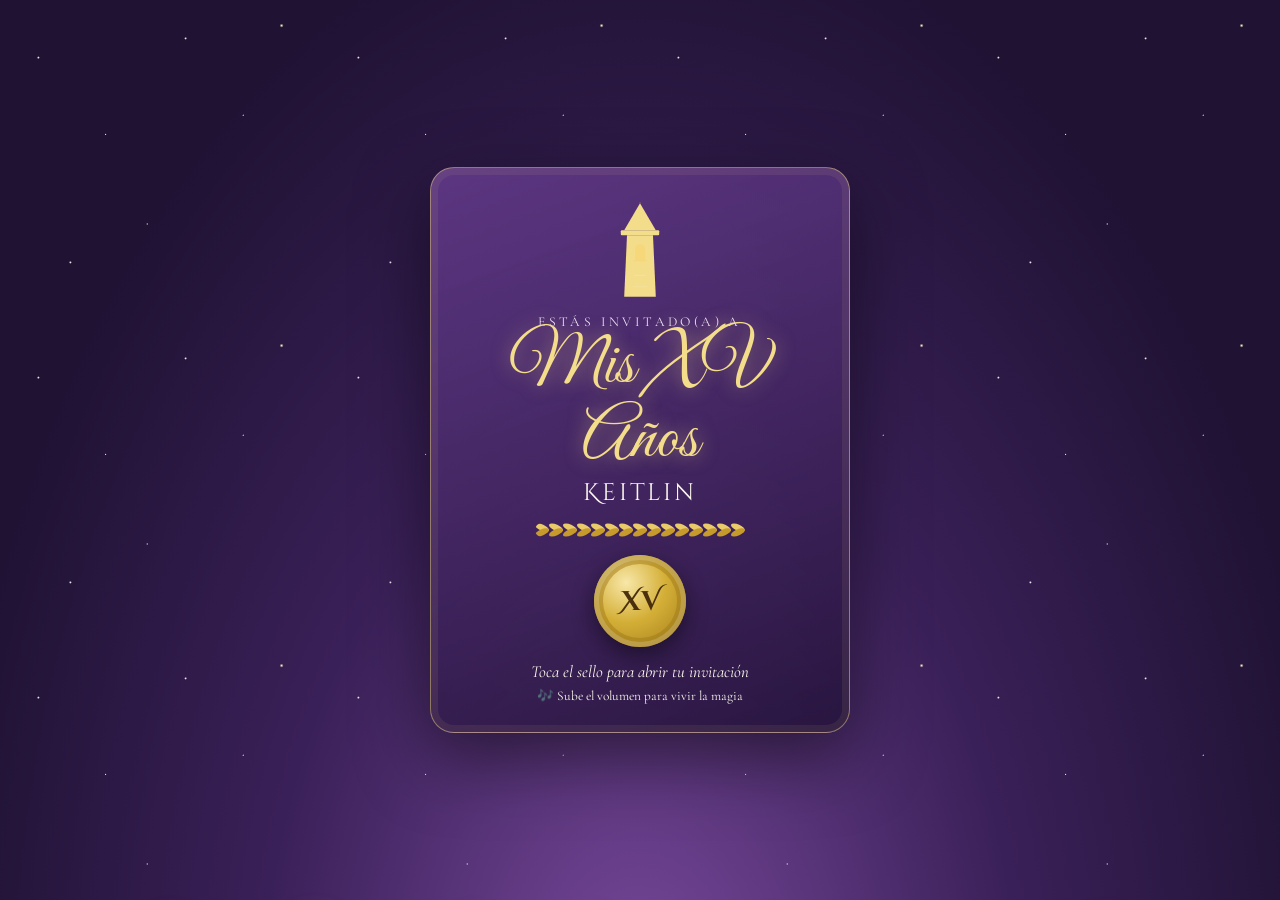
==== index.html @ ce7aa070 "libro corregido" ====
<!DOCTYPE html>
<html lang="es">
<head>
  <meta charset="UTF-8">
  <meta name="viewport" content="width=device-width, initial-scale=1.0">
   <title>Mis XV Años · Keitlin</title>
  <meta name="description" content="Te invito a celebrar conmigo una noche mágica: mis XV años.">

  <!-- Vista previa al compartir por WhatsApp / Facebook -->
  <meta property="og:title" content="Mis XV Años · Keitlin Agudelo García">
  <meta property="og:description" content="Te invito a celebrar conmigo una noche mágica ✨ 19 de diciembre">
  <meta property="og:image" content="https://invitacion-xv-six-eta.vercel.app/assets/img/portada-og.jpg">
  <meta property="og:type" content="website">
  <meta name="theme-color" content="#2a1740">

  <!-- Tipografías -->
  <link rel="preconnect" href="https://fonts.googleapis.com">
  <link rel="preconnect" href="https://fonts.gstatic.com" crossorigin>
  <link href="https://fonts.googleapis.com/css2?family=Cinzel+Decorative:wght@400;700&family=Cormorant+Garamond:ital,wght@0,400;0,600;1,400&family=Great+Vibes&display=swap" rel="stylesheet">

  <link rel="stylesheet" href="css/styles.css">
</head>
<body>

  <!-- ============ ÍCONOS SVG REUTILIZABLES ============ -->
  <svg width="0" height="0" style="position:absolute" aria-hidden="true">
    <defs>
      <pattern id="pTrenza" width="14" height="14" patternUnits="userSpaceOnUse">
        <ellipse cx="7" cy="4.6" rx="7.5" ry="3.1" transform="rotate(24 7 4.6)" fill="#eacb6a"/>
        <ellipse cx="7" cy="9.4" rx="7.5" ry="3.1" transform="rotate(-24 7 9.4)" fill="#c79a2c"/>
      </pattern>
    </defs>
    <!-- Trenza dorada (separador) -->
    <symbol id="trenza" viewBox="0 0 210 14">
      <rect width="210" height="14" rx="7" fill="url(#pTrenza)"/>
    </symbol>
    <!-- Flor -->
    <symbol id="flor" viewBox="0 0 20 20">
      <g fill="currentColor">
        <circle cx="10" cy="4.6" r="4"/><circle cx="15.2" cy="8.4" r="4"/>
        <circle cx="13.2" cy="14.5" r="4"/><circle cx="6.8" cy="14.5" r="4"/>
        <circle cx="4.8" cy="8.4" r="4"/>
      </g>
      <circle cx="10" cy="10" r="3" fill="#f3d36b"/>
    </symbol>
    <!-- Torre -->
    <symbol id="torre" viewBox="0 0 100 170">
      <path d="M50 2 78 50H22Z" fill="currentColor"/>
      <path d="M50 2v-1" stroke="currentColor"/>
      <rect x="16" y="50" width="68" height="9" rx="2" fill="currentColor"/>
      <path d="M27 59h46l5 109H22Z" fill="currentColor"/>
      <path d="M41 84a9 9 0 0 1 18 0v20H41Z" fill="#f6d77a"/>
      <path d="M38 104h24" stroke="#f6d77a" stroke-width="2"/>
      <path d="M40 130h20M37 150h26" stroke="rgba(255,255,255,.15)" stroke-width="2"/>
    </symbol>
    <!-- Esquina floral -->
    <symbol id="esquinaFlor" viewBox="0 0 80 80">
      <path d="M2 78C8 46 26 22 76 4" fill="none" stroke="#8fae7e" stroke-width="2"/>
      <path d="M20 46c-8-2-12 2-14 8 7 1 12-2 14-8ZM40 24c-2-8 2-13 9-14 0 7-3 12-9 14Z" fill="#8fae7e"/>
      <use href="#flor" x="4" y="54" width="16" height="16" color="#c9a6e8"/>
      <use href="#flor" x="26" y="28" width="13" height="13" color="#f2b8cf"/>
      <use href="#flor" x="54" y="2" width="15" height="15" color="#c9a6e8"/>
    </symbol>
    <!-- Farol -->
    <symbol id="farol" viewBox="0 0 30 40">
      <defs>
        <radialGradient id="gFarol" cx="50%" cy="70%" r="60%">
          <stop offset="0" stop-color="#fff3b0"/><stop offset=".4" stop-color="#ffc04d"/><stop offset="1" stop-color="#d9772a"/>
        </radialGradient>
      </defs>
      <path d="M6 4h18l4 26c0 4-6 6-13 6S2 34 2 30Z" fill="url(#gFarol)"/>
      <rect x="9" y="36" width="12" height="3" rx="1.5" fill="#8a4a16"/>
    </symbol>
    <symbol id="icoPlay" viewBox="0 0 24 24"><path d="M8 5v14l11-7z" fill="currentColor"/></symbol>
    <symbol id="icoPausa" viewBox="0 0 24 24"><path d="M7 5h4v14H7zM13 5h4v14h-4z" fill="currentColor"/></symbol>
  </svg>

  <!-- ============ CIELO NOCTURNO CON FAROLES ============ -->
  <div class="cielo" aria-hidden="true">
    <div class="estrellas"></div>
    <div id="faroles"></div>
  </div>

  <!-- ============ PANTALLA DE BIENVENIDA ============ -->
  <section id="bienvenida" class="bienvenida">
    <div class="sobre">
      <svg class="sobre-torre"><use href="#torre"/></svg>
      <p class="sobre-sub" id="saludoInvitado">Estás invitado(a) a</p>
      <h1 class="script">Mis XV Años</h1>
      <p class="sobre-nombre" data-config="nombre">Keitlin</p>
      <svg class="trenza"><use href="#trenza"/></svg>
      <button id="btnAbrir" class="sello" aria-label="Abrir invitación">
        <span>XV</span>
      </button>
      <p class="sobre-hint">Toca el sello para abrir tu invitación</p>
      <small class="sobre-nota">🎶 Sube el volumen para vivir la magia</small>
    </div>
  </section>

  <!-- ============ LIBRO ============ -->
  <main id="escenario" class="escenario oculto">
    <div class="libro" id="libro">

      <!-- 1. PORTADA -->
      <article class="hoja">
        <div class="cara frente portada">
          <div class="pagina">
            <svg class="portada-torre"><use href="#torre"/></svg>
            <p class="pre">Un sueño hecho realidad</p>
            <h2 class="nombre-grande" data-config="nombre">Keitlin</h2>
            <p class="apellidos" data-config="apellidos">Agudelo García</p>
            <p class="xv">Mis XV Años</p>
            <svg class="trenza"><use href="#trenza"/></svg>
            <p class="fecha-corta" data-config="fechaCorta">19 · 12 · 2026</p>
            <p class="hint">Desliza o toca la esquina para pasar la página ➜</p>
          </div>
        </div>
      </article>

      <!-- 2. DEDICATORIA -->
      <article class="hoja">
        <div class="cara frente">
          <div class="pagina">
            <p class="pre">Con la bendición de Dios</p>
            <h3 class="titulo-pag">y el amor de mis padres</h3>
            <p class="nombres" data-config="padre">Jhonatan Agudelo</p>
            <p class="y">&amp;</p>
            <p class="nombres" data-config="madre">Katherine García</p>
            <svg class="trenza"><use href="#trenza"/></svg>
            <blockquote class="frase" data-config="frase">
              “Como faroles que iluminan el cielo, cada persona que amo ha llenado mi vida de luz. Hoy quiero que brilles conmigo.”
            </blockquote>
          </div>
        </div>
      </article>

      <!-- 3. CUENTA REGRESIVA -->
      <article class="hoja">
        <div class="cara frente">
          <div class="pagina">
            <svg class="icono-farol"><use href="#farol"/></svg>
            <h3 class="titulo-pag">Falta muy poco</h3>
            <p class="texto fecha-larga" data-config="fechaTexto">Sábado 19 de diciembre de 2026</p>
            <p class="hora">🕗 <span data-config="hora">8:00 p. m.</span></p>
            <div class="cuenta" id="cuenta">
              <div><span id="cDias">00</span><small>Días</small></div>
              <div><span id="cHoras">00</span><small>Horas</small></div>
              <div><span id="cMin">00</span><small>Min</small></div>
              <div><span id="cSeg">00</span><small>Seg</small></div>
            </div>
            <p id="cuentaMensaje" class="cuenta-msg">para la noche más mágica de mi vida</p>
          </div>
        </div>
      </article>

      <!-- UBICACIÓN -->
      <article class="hoja">
        <div class="cara frente">
          <div class="pagina">
            <h3 class="titulo-pag">📍 ¿Dónde será?</h3>
            <p class="lugar" data-config="lugar.nombre"></p>
            <p class="direccion" data-config="lugar.direccion">Calle 37 # 9D-03</p>
            <p class="texto" data-config="lugar.ciudad"></p>
            <p class="hora">🕗 <span data-config="hora">8:00 p. m.</span></p>
            <svg class="trenza"><use href="#trenza"/></svg>
            <div class="botones">
              <a class="btn btn-oro" id="btnMaps" target="_blank" rel="noopener">📍 Ver en Google Maps</a>
            </div>
          </div>
        </div>
      </article>

      <!-- 8. VESTIMENTA Y REGALOS -->
      <article class="hoja">
        <div class="cara frente">
          <div class="pagina">
            <p class="icono-grande">👗🤵</p>
            <h3 class="titulo-pag">Código de vestimenta</h3>
            <p class="lugar" data-config="vestimenta">Formal</p>
            <p class="texto" data-config="notaVestimenta">El color lila está reservado para la quinceañera.</p>
            <svg class="trenza"><use href="#trenza"/></svg>
            <p class="icono-grande">💌</p>
            <h3 class="titulo-pag">Sugerencia de regalo</h3>
            <p class="texto" data-config="regalo">Tu presencia es mi mejor regalo; si deseas obsequiarme algo, habrá lluvia de sobres.</p>
          </div>
        </div>
      </article>

      <!-- 9. PASE -->
      <article class="hoja">
        <div class="cara frente">
          <div class="pagina">
            <h3 class="titulo-pag">Tu pase</h3>
            <div class="pase">
              <p class="pase-top">Pase de entrada</p>
              <p class="pase-nombre" id="paseNombre">Invitado especial</p>
              <div class="pase-num"><span id="paseCantidad">1</span><small id="paseTexto">pase</small></div>
              <p class="pase-nota">Hemos reservado estos lugares en tu honor. Presenta este pase en la entrada.</p>
              <p class="pase-nota" data-config="notaPase"></p>
            </div>
          </div>
        </div>
      </article>

      <!-- 10. CONFIRMACIÓN -->
      <article class="hoja">
        <div class="cara frente">
          <div class="pagina">
            <svg class="icono-farol"><use href="#farol"/></svg>
            <h3 class="titulo-pag">Confirma tu asistencia</h3>
            <p class="texto">Tu presencia hará esta noche aún más especial. Por favor confirma antes del</p>
            <p class="lugar" data-config="fechaLimite">12 de diciembre de 2026</p>
            <div class="botones columna">
              <a class="btn btn-verde" id="btnWhatsapp" target="_blank" rel="noopener">💬 Confirmar por WhatsApp</a>
            </div>
          </div>
        </div>
      </article>

      <!-- 11. CONTRAPORTADA -->
      <article class="hoja">
        <div class="cara frente portada">
          <div class="pagina">
            <svg class="portada-torre"><use href="#torre"/></svg>
            <h3 class="nombre-grande">¡Gracias!</h3>
            <p class="texto">Te espero para iluminar juntos esta noche mágica.</p>
            <svg class="trenza"><use href="#trenza"/></svg>
            <p class="nombres" data-config="nombreCompleto">Keitlin Agudelo García</p>
          </div>
        </div>
      </article>

      <!-- REPRODUCTOR EN LA ESQUINA DEL LIBRO -->
      <button class="rep-esquina" id="btnMusica" aria-label="Reproducir música">
        <svg class="rep-esquina-anillo" viewBox="0 0 60 60" aria-hidden="true">
          <circle class="anillo-fondo" cx="30" cy="30" r="27"/>
          <circle class="anillo-progreso" id="anilloProgreso" cx="30" cy="30" r="27"/>
        </svg>
        <span class="rep-esquina-vinilo" aria-hidden="true"></span>
        <svg class="ico-play" aria-hidden="true"><use href="#icoPlay"/></svg>
        <svg class="ico-pausa" aria-hidden="true"><use href="#icoPausa"/></svg>
      </button>

    </div>

    <nav class="controles" aria-label="Navegación del libro">
      <button id="btnAnterior" class="btn-nav" aria-label="Página anterior">‹</button>
      <span id="indicador">1 / 15</span>
      <button id="btnSiguiente" class="btn-nav" aria-label="Página siguiente">›</button>
    </nav>
  </main>

  <!-- La canción se define en CONFIG.musica (js/main.js) -->
  <audio id="audio" loop preload="auto"></audio>

  <!-- ============ VISOR DE FOTOS ============ -->
  <div class="lightbox" id="lightbox" hidden>
    <button class="lb-btn lb-cerrar" id="lbCerrar" aria-label="Cerrar">×</button>
    <button class="lb-btn lb-prev" id="lbPrev" aria-label="Anterior">‹</button>
    <img id="lbImg" alt="">
    <button class="lb-btn lb-next" id="lbNext" aria-label="Siguiente">›</button>
  </div>

  <script src="js/main.js"></script>
</body>
</html>
---- css/styles.css ----
/* =========================================================
   INVITACIÓN XV AÑOS · TEMÁTICA RAPUNZEL (cuento de hadas)
   ========================================================= */

:root {
  /* Paleta: cámbiala aquí y se actualiza todo */
  --noche: #1f1233;
  --morado: #4b2a6b;
  --morado-2: #6b3f94;
  --lila: #b79fd8;
  --lila-claro: #ece3f8;
  --oro: #d4af37;
  --oro-claro: #f3dc8a;
  --oro-osc: #a07a18;
  --papel: #fdf8ee;
  --tinta: #3d2a4f;

  --f-script: 'Great Vibes', cursive;
  --f-titulo: 'Cinzel Decorative', serif;
  --f-texto: 'Cormorant Garamond', Georgia, serif;

  /* Tamaño del libro (ancho de UNA página) */
  --w: min(88vw, 400px, 48vh);
  --h: calc(var(--w) * 1.55);
  --giro: .9s cubic-bezier(.645, .045, .355, 1);
}

* { box-sizing: border-box; margin: 0; padding: 0; }
html, body { min-height: 100%; }
body {
  font-family: var(--f-texto);
  color: var(--tinta);
  background: radial-gradient(ellipse at 50% 115%, #7a4a9e 0%, #3a2058 42%, var(--noche) 78%) fixed;
  min-height: 100vh;
  overflow-x: hidden;
  -webkit-font-smoothing: antialiased;
}
.oculto { display: none !important; }
.script { font-family: var(--f-script); font-weight: 400; }

/* ---------- Cielo, estrellas y faroles ---------- */
.cielo { position: fixed; inset: 0; pointer-events: none; z-index: 0; overflow: hidden; }
.estrellas {
  position: absolute; inset: 0;
  background-image:
    radial-gradient(1.5px 1.5px at 12% 18%, #fff, transparent),
    radial-gradient(1px 1px at 33% 42%, #fffbe0, transparent),
    radial-gradient(1.5px 1.5px at 58% 12%, #fff, transparent),
    radial-gradient(1px 1px at 76% 36%, #fff, transparent),
    radial-gradient(2px 2px at 88% 8%, #fff6c8, transparent),
    radial-gradient(1px 1px at 46% 70%, #fff, transparent),
    radial-gradient(1.5px 1.5px at 22% 82%, #fff, transparent);
  background-size: 320px 320px;
  animation: titilar 4s ease-in-out infinite alternate;
}
@keyframes titilar { from { opacity: .45; } to { opacity: 1; } }

.farol {
  position: absolute; bottom: -70px;
  border-radius: 42% 42% 34% 34% / 50% 50% 42% 42%;
  background: radial-gradient(circle at 50% 70%, #fff3b0 0%, #ffc04d 35%, #e8892a 75%, #b85d1c 100%);
  box-shadow: 0 0 12px 4px rgba(255, 190, 80, .55), 0 0 40px 12px rgba(255, 160, 60, .22);
  animation: subir linear infinite;
}
.farol::after {
  content: ""; position: absolute; bottom: -3px; left: 30%;
  width: 40%; height: 3px; border-radius: 2px; background: #7a3e10;
}
@keyframes subir {
  0%   { transform: translate(0, 0) rotate(-3deg); }
  50%  { transform: translate(16px, -60vh) rotate(3deg); }
  100% { transform: translate(-12px, -125vh) rotate(-2deg); }
}

/* ---------- Pantalla de bienvenida ---------- */
.bienvenida {
  position: fixed; inset: 0; z-index: 50;
  display: grid; place-items: center; padding: 20px;
  transition: opacity .9s ease, visibility .9s;
}
.bienvenida.salir { opacity: 0; visibility: hidden; }
.sobre {
  width: min(92vw, 420px);
  padding: 34px 26px 28px;
  text-align: center; color: var(--papel);
  background: linear-gradient(160deg, rgba(107, 63, 148, .78), rgba(36, 19, 58, .9));
  border: 1px solid rgba(243, 220, 138, .5);
  border-radius: 24px;
  box-shadow: 0 24px 70px rgba(0, 0, 0, .5), inset 0 0 0 7px rgba(243, 220, 138, .07);
  backdrop-filter: blur(6px);
  animation: aparecer 1.2s ease both;
}
.sobre-torre { width: 58px; height: 96px; color: var(--oro-claro); filter: drop-shadow(0 0 10px rgba(243, 220, 138, .5)); }
.sobre-sub { margin-top: 10px; letter-spacing: .25em; text-transform: uppercase; font-size: .85rem; color: var(--lila-claro); }
.sobre h1 {
  font-size: clamp(3rem, 14vw, 4.4rem); line-height: 1.05;
  color: var(--oro-claro); text-shadow: 0 0 18px rgba(243, 220, 138, .5);
}
.sobre-nombre { font-family: var(--f-titulo); font-size: 1.5rem; letter-spacing: .12em; }
.sobre .trenza { margin: 14px auto 18px; }
.sello {
  width: 92px; height: 92px; border-radius: 50%; border: none; cursor: pointer;
  display: grid; place-items: center; margin: 0 auto;
  background: radial-gradient(circle at 35% 30%, #f8e7a8, var(--oro) 45%, var(--oro-osc));
  box-shadow: 0 8px 22px rgba(0, 0, 0, .45), inset 0 0 0 5px rgba(255, 255, 255, .18), inset 0 0 0 9px rgba(160, 122, 24, .5);
  animation: latido 2.2s ease-in-out infinite;
  transition: transform .3s;
}
.sello span { font-family: var(--f-titulo); font-weight: 700; font-size: 1.7rem; color: #4a300c; }
.sello:hover { transform: scale(1.08) rotate(-6deg); }
.sobre-hint { margin-top: 14px; font-size: 1.05rem; font-style: italic; }
.sobre-nota { display: block; margin-top: 6px; opacity: .75; }

@keyframes latido { 0%, 100% { transform: scale(1); } 50% { transform: scale(1.07); } }
@keyframes aparecer { from { opacity: 0; transform: translateY(24px); } to { opacity: 1; transform: none; } }

/* ---------- Escenario y libro ---------- */
.escenario {
  position: relative; z-index: 1;
  min-height: 100vh; min-height: 100dvh;
  display: flex; flex-direction: column; align-items: center; justify-content: center;
  gap: 18px; padding: 20px 12px 90px;
  animation: aparecer 1s ease both;
}
.libro {
  position: relative; width: var(--w); height: var(--h);
  perspective: 2200px;
  transition: transform var(--giro);
}
.hoja {
  position: absolute; inset: 0;
  transform-origin: left center;
  transform-style: preserve-3d;
  transition: transform var(--giro), opacity .3s;
}
.hoja.volteada { transform: rotateY(-180deg); }
.hoja.girando { z-index: 999 !important; }

.cara {
  position: absolute; inset: 0;
  -webkit-backface-visibility: hidden; backface-visibility: hidden;
  border-radius: 4px 14px 14px 4px; overflow: hidden;
}
.frente {
  display: flex; flex-direction: column;
  padding: 30px 24px 44px;
  text-align: center;
  background:
    radial-gradient(circle at 50% 30%, rgba(255, 255, 255, .9), transparent 70%),
    radial-gradient(circle at 80% 90%, rgba(183, 159, 216, .18), transparent 50%),
    var(--papel);
  box-shadow: 0 20px 45px rgba(0, 0, 0, .45);
}
/* Marco dorado */
.frente::before {
  content: ""; position: absolute; inset: 11px; pointer-events: none;
  border: 1px solid rgba(212, 175, 55, .6); border-radius: 3px 10px 10px 3px;
  box-shadow: inset 0 0 0 3px rgba(212, 175, 55, .12);
}
/* Sombra del lomo */
.frente::after {
  content: ""; position: absolute; inset: 0; pointer-events: none;
  background: linear-gradient(90deg, rgba(60, 30, 80, .22), transparent 7%);
}
.pagina {
  position: relative; z-index: 1;
  margin: auto 0; width: 100%; max-height: 100%;
  overflow-y: auto; scrollbar-width: none;
}
.pagina::-webkit-scrollbar { display: none; }

/* Esquinas florales */
.deco-esq { position: absolute; width: 74px; height: 74px; pointer-events: none; z-index: 2; }
.deco-esq.sup { top: 4px; right: 4px; transform: scaleX(-1) rotate(90deg); }
.deco-esq.inf { bottom: 4px; left: 4px; }

/* Reverso de la hoja */
.reverso {
  transform: rotateY(180deg);
  border-radius: 14px 4px 4px 14px;
  display: grid; place-items: center;
  background:
    radial-gradient(circle at 50% 50%, rgba(255, 255, 255, .55), transparent 62%),
    repeating-linear-gradient(45deg, rgba(255, 255, 255, .13) 0 2px, transparent 2px 16px),
    linear-gradient(160deg, #dccbf1, var(--lila));
  box-shadow: 0 20px 45px rgba(0, 0, 0, .45);
}
.reverso::after {
  content: ""; position: absolute; inset: 0;
  background: linear-gradient(270deg, rgba(60, 30, 80, .25), transparent 8%);
}
.reverso svg { width: 34%; height: 50%; color: var(--morado); opacity: .28; }

/* Esquina doblada para pasar página */
.esquina {
  position: absolute; right: 0; bottom: 0; z-index: 5;
  width: 44px; height: 44px; border: none; cursor: pointer;
  background: linear-gradient(135deg, #fff 0%, var(--lila-claro) 42%, var(--lila) 50%, transparent 51%);
  border-top-left-radius: 10px;
  filter: drop-shadow(-2px -2px 3px rgba(0, 0, 0, .15));
  transition: width .25s, height .25s;
  animation: guino 3s ease-in-out infinite;
}
.esquina:hover { width: 58px; height: 58px; }
@keyframes guino { 0%, 80%, 100% { width: 44px; height: 44px; } 88% { width: 56px; height: 56px; } }

.num-pag {
  position: absolute; left: 0; right: 0; bottom: 17px; z-index: 2;
  font-size: .78rem; letter-spacing: .3em; color: var(--oro-osc);
}

/* Móvil: la hoja volteada se desvanece (se ve una página a la vez) */
@media (max-width: 899px) {
  .hoja.volteada {
    opacity: 0; pointer-events: none;
    transition: transform var(--giro), opacity .35s .55s;
  }
}
/* Escritorio: libro abierto a doble página */
@media (min-width: 900px) {
  :root { --w: min(40vw, 400px, 56vh); }
  .libro.abierto { transform: translateX(50%); }
}

/* ---------- Tipografía de las páginas ---------- */
.pre { font-size: .82rem; letter-spacing: .28em; text-transform: uppercase; color: var(--morado-2); }
.titulo-pag {
  font-family: var(--f-titulo); font-weight: 700;
  font-size: clamp(1.05rem, 4.6vw, 1.3rem);
  color: var(--morado); margin: .35rem 0 .55rem;
}
.nombre-grande {
  font-family: var(--f-script); font-weight: 400;
  font-size: clamp(3.1rem, 15vw, 4.5rem); line-height: 1.05;
  color: var(--morado); text-shadow: 0 2px 0 rgba(212, 175, 55, .35);
}
.apellidos { font-family: var(--f-titulo); font-size: .95rem; letter-spacing: .12em; color: var(--morado-2); margin-bottom: .3rem; }
.y { font-family: var(--f-script); font-size: 1.6rem; color: var(--oro-osc); line-height: 1; }
.direccion { font-family: var(--f-titulo); font-weight: 700; font-size: clamp(1.1rem, 5vw, 1.35rem); color: var(--morado); margin: .2rem 0; }
.xv { font-family: var(--f-titulo); letter-spacing: .25em; font-size: 1.15rem; color: var(--oro-osc); }
.fecha-corta { font-family: var(--f-titulo); letter-spacing: .2em; font-size: 1.05rem; color: var(--morado); }
.hint { margin-top: 1rem; font-size: .9rem; font-style: italic; opacity: .7; }
.texto { font-size: 1.08rem; line-height: 1.45; }
.texto.mini { font-size: .9rem; opacity: .7; margin-top: .5rem; }
.nombres { font-family: var(--f-script); font-size: clamp(1.6rem, 7vw, 2rem); color: var(--morado); margin: .1rem 0 .5rem; line-height: 1.2; }
.frase { font-style: italic; font-size: 1.1rem; line-height: 1.5; color: var(--morado-2); padding: 0 .4rem; }
.lugar { font-family: var(--f-titulo); font-size: 1.05rem; color: var(--tinta); margin-bottom: .3rem; }
.hora { font-size: 1.15rem; font-weight: 600; margin-top: .4rem; }
.icono-grande { font-size: 2.2rem; margin-bottom: .1rem; }
.icono-farol { width: 40px; height: 54px; filter: drop-shadow(0 0 10px rgba(255, 180, 70, .7)); }

.trenza { display: block; width: 62%; max-width: 210px; height: 14px; margin: .8rem auto; }
.portada .portada-torre { width: 64px; height: 108px; color: var(--morado); margin-bottom: .4rem; }

/* ---------- Botones ---------- */
.botones { display: flex; flex-wrap: wrap; gap: .6rem; justify-content: center; margin-top: 1rem; }
.botones.columna { flex-direction: column; align-items: stretch; padding: 0 .5rem; }
.btn {
  display: inline-flex; align-items: center; justify-content: center; gap: .4em;
  padding: .7em 1.25em; border-radius: 999px; border: none; cursor: pointer;
  font-family: var(--f-texto); font-weight: 600; font-size: 1.02rem; letter-spacing: .02em;
  text-decoration: none; transition: transform .2s, box-shadow .2s;
}
.btn:hover { transform: translateY(-2px); }
.btn-oro { background: linear-gradient(135deg, var(--oro-claro), var(--oro) 55%, var(--oro-osc)); color: #3a2410; box-shadow: 0 6px 18px rgba(212, 175, 55, .4); }
.btn-lila { background: linear-gradient(135deg, var(--lila), var(--morado-2)); color: #fff; box-shadow: 0 6px 18px rgba(107, 63, 148, .35); }
.btn-verde { background: linear-gradient(135deg, #3ccf7a, #1f9d55); color: #fff; box-shadow: 0 6px 18px rgba(31, 157, 85, .3); }

/* ---------- Cuenta regresiva ---------- */
.cuenta { display: grid; grid-template-columns: repeat(4, 1fr); gap: 7px; margin: 1rem 0 .6rem; }
.cuenta div {
  padding: 10px 2px; border-radius: 12px; color: #fff;
  background: linear-gradient(160deg, var(--morado-2), var(--morado));
  box-shadow: inset 0 0 0 1px rgba(243, 220, 138, .5), 0 6px 14px rgba(75, 42, 107, .3);
}
.cuenta span { display: block; font-family: var(--f-titulo); font-weight: 700; font-size: clamp(1.25rem, 6vw, 1.7rem); color: var(--oro-claro); }
.cuenta small { font-size: .7rem; letter-spacing: .12em; text-transform: uppercase; }
.cuenta-msg { font-style: italic; font-size: 1.05rem; }

/* ---------- Galería ---------- */
.galeria { display: grid; grid-template-columns: repeat(2, 1fr); gap: 10px; padding: 4px; }
.foto {
  aspect-ratio: 1; border: 4px solid #fff; border-radius: 6px; padding: 0; cursor: zoom-in;
  overflow: hidden; background: linear-gradient(150deg, var(--lila-claro), var(--lila));
  box-shadow: 0 6px 14px rgba(0, 0, 0, .18); transition: transform .25s;
  position: relative;
}
.foto:nth-child(odd) { transform: rotate(-2deg); }
.foto:nth-child(even) { transform: rotate(2deg); }
.foto:hover { transform: rotate(0) scale(1.04); }
.foto img { width: 100%; height: 100%; object-fit: cover; display: block; }
.foto.vacia { cursor: default; }
.foto.vacia::after {
  content: "✿"; position: absolute; inset: 0; display: grid; place-items: center;
  font-size: 2rem; color: rgba(255, 255, 255, .85);
}

/* ---------- Itinerario ---------- */
.linea { list-style: none; text-align: left; position: relative; padding: .3rem 0 .3rem 26px; margin: .4rem auto 0; max-width: 280px; }
.linea::before { content: ""; position: absolute; left: 8px; top: 8px; bottom: 8px; width: 2px; background: linear-gradient(var(--oro-claro), var(--oro), var(--oro-claro)); }
.linea li { position: relative; margin-bottom: 1rem; }
.linea li::before {
  content: ""; position: absolute; left: -24px; top: 5px; width: 14px; height: 14px; border-radius: 50%;
  background: radial-gradient(circle, #fff3b0, var(--oro)); box-shadow: 0 0 8px rgba(212, 175, 55, .8);
}
.linea strong { display: block; font-family: var(--f-titulo); font-size: .95rem; color: var(--morado); }
.linea span { font-size: 1.05rem; }

/* ---------- Pase ---------- */
.pase {
  position: relative; margin: .6rem .3rem 0; padding: 20px 14px;
  border: 2px dashed var(--oro); border-radius: 16px;
  background: linear-gradient(160deg, #fff, var(--lila-claro));
}
.pase::before, .pase::after {
  content: ""; position: absolute; top: 50%; width: 22px; height: 22px; border-radius: 50%;
  background: var(--papel); transform: translateY(-50%);
}
.pase::before { left: -12px; } .pase::after { right: -12px; }
.pase-top { font-size: .8rem; letter-spacing: .3em; text-transform: uppercase; color: var(--oro-osc); }
.pase-nombre { font-family: var(--f-script); font-size: clamp(1.8rem, 8vw, 2.3rem); color: var(--morado); line-height: 1.2; margin: .3rem 0; }
.pase-num span { display: block; font-family: var(--f-titulo); font-weight: 700; font-size: 3rem; color: var(--morado); line-height: 1; }
.pase-num small { letter-spacing: .25em; text-transform: uppercase; }
.pase-nota { font-size: .95rem; margin-top: .6rem; }

/* ---------- Controles ---------- */
.controles { display: flex; align-items: center; gap: 18px; color: var(--oro-claro); font-family: var(--f-titulo); position: relative; z-index: 2; }
.btn-nav {
  width: 46px; height: 46px; border-radius: 50%; cursor: pointer;
  border: 1px solid var(--oro-claro); background: rgba(255, 255, 255, .08); color: var(--oro-claro);
  font-size: 1.7rem; line-height: 1; transition: background .2s, opacity .2s;
}
.btn-nav:hover { background: rgba(243, 220, 138, .2); }
.btn-nav:disabled { opacity: .3; cursor: default; }

/* ---------- Reproductor en la esquina del libro ---------- */
.rep-esquina {
  position: absolute; top: -18px; right: -18px; z-index: 1200;
  width: 60px; height: 60px; padding: 0; border: none; border-radius: 50%;
  background: transparent; cursor: pointer;
  display: grid; place-items: center;
  filter: drop-shadow(0 6px 12px rgba(0, 0, 0, .45));
  transition: transform .25s;
}
.rep-esquina:hover { transform: scale(1.08); }
.rep-esquina > * { grid-area: 1 / 1; }
.rep-esquina-anillo { width: 60px; height: 60px; transform: rotate(-90deg); }
.anillo-fondo { fill: rgba(42, 23, 64, .85); stroke: rgba(243, 220, 138, .3); stroke-width: 3; }
.anillo-progreso {
  fill: none; stroke: var(--oro-claro); stroke-width: 3; stroke-linecap: round;
  stroke-dasharray: 169.65; stroke-dashoffset: 169.65;
  transition: stroke-dashoffset .3s linear;
}
.rep-esquina-vinilo {
  width: 46px; height: 46px; border-radius: 50%;
  background:
    radial-gradient(circle, var(--oro-claro) 0 11px, var(--oro) 12px, transparent 13px),
    repeating-radial-gradient(circle, #241338 0 2px, #3d2a55 2px 3px);
  box-shadow: inset 0 0 0 2px rgba(243, 220, 138, .55);
  animation: girar 4s linear infinite paused;
}
.rep-esquina.sonando .rep-esquina-vinilo { animation-play-state: running; }
.rep-esquina svg.ico-play, .rep-esquina svg.ico-pausa { width: 14px; height: 14px; color: #3a2058; position: relative; }
.rep-esquina .ico-pausa, .rep-esquina.sonando .ico-play { display: none; }
.rep-esquina.sonando .ico-pausa { display: block; }
/* Pequeña nota musical que flota mientras suena */
.rep-esquina::after {
  content: "♪"; position: absolute; top: -6px; left: -4px;
  font-size: 1rem; color: var(--oro-claro); opacity: 0;
  text-shadow: 0 0 6px rgba(243, 220, 138, .8);
}
.rep-esquina.sonando::after { animation: nota 2.4s ease-out infinite; }
@keyframes girar { to { transform: rotate(360deg); } }
@keyframes nota {
  0% { opacity: 0; transform: translate(0, 0); }
  20% { opacity: 1; }
  100% { opacity: 0; transform: translate(-10px, -22px) rotate(-15deg); }
}

/* ---------- Mapa de ubicación ---------- */
.mapa {
  width: 100%; height: clamp(150px, calc(var(--h) * .36), 230px);
  margin: .8rem 0 .2rem; border-radius: 12px; overflow: hidden;
  border: 4px solid #fff;
  background: linear-gradient(160deg, var(--lila-claro), var(--lila));
  box-shadow: 0 8px 20px rgba(60, 30, 80, .25), 0 0 0 1px rgba(212, 175, 55, .55);
}
.mapa iframe { width: 100%; height: 100%; border: 0; display: block; }

/* ---------- Páginas de foto (intercaladas) ---------- */
.foto-pag { padding: 26px 22px 40px; }
.marco-foto {
  display: block; width: 100%;
  height: calc(var(--h) - 130px);
  padding: 0; border: 6px solid #fff; border-radius: 8px; cursor: zoom-in;
  overflow: hidden; position: relative;
  background: linear-gradient(160deg, var(--lila-claro), var(--lila));
  box-shadow: 0 10px 24px rgba(60, 30, 80, .28), 0 0 0 1px rgba(212, 175, 55, .5);
}
.marco-foto img { width: 100%; height: 100%; object-fit: cover; display: block; }
.marco-foto.vacia { cursor: default; }
.marco-foto.vacia::after {
  content: "Foto de la quinceañera"; position: absolute; inset: 0;
  display: grid; place-items: center; padding: 20px;
  font-family: var(--f-script); font-size: 1.9rem; color: rgba(255, 255, 255, .9);
}
.pie-foto { font-family: var(--f-script); font-size: 1.9rem; color: var(--morado); margin-top: .35rem; line-height: 1; }

/* ---------- Efectos rápidos de texto ---------- */
.hoja.activa .pagina > * {
  animation: entrar .45s cubic-bezier(.2, .8, .2, 1) both;
  animation-delay: calc(var(--i, 0) * 45ms);
}
/* La portada se muestra al instante, sin efecto */
#libro > .hoja:first-child .pagina > * { animation: none !important; opacity: 1; }
.hoja.activa .pagina > .nombre-grande { animation-name: pop; animation-duration: .55s; }
.hoja.activa .pagina > .trenza { animation-name: estirar; }
.hoja.activa .pagina > .titulo-pag { animation-name: espaciar; }
.hoja.activa .pagina > .marco-foto { animation-name: revelar; animation-duration: .6s; }

.bienvenida .sobre > * {
  animation: entrar .45s cubic-bezier(.2, .8, .2, 1) both;
  animation-delay: calc(var(--i, 0) * 80ms + 300ms);
}
.bienvenida .sobre > h1 { animation-name: pop; animation-duration: .6s; }
.bienvenida .sobre > .sello { animation: entrar .45s both calc(var(--i, 0) * 80ms + 300ms), latido 2.2s ease-in-out 1.5s infinite; }

@keyframes entrar { from { opacity: 0; transform: translateY(14px); filter: blur(4px); } to { opacity: 1; transform: none; filter: none; } }
@keyframes pop { 0% { opacity: 0; transform: scale(.7); filter: blur(6px); } 70% { opacity: 1; transform: scale(1.06); filter: none; } 100% { opacity: 1; transform: none; } }
@keyframes estirar { from { opacity: 0; transform: scaleX(0); } to { opacity: 1; transform: scaleX(1); } }
@keyframes espaciar { from { opacity: 0; letter-spacing: .45em; filter: blur(3px); } to { opacity: 1; filter: none; } }
@keyframes revelar { from { opacity: 0; clip-path: inset(50% 0 50% 0); transform: scale(1.04); } to { opacity: 1; clip-path: inset(0); transform: none; } }

/* ---------- Visor de fotos ---------- */
.lightbox {
  position: fixed; inset: 0; z-index: 100;
  display: grid; place-items: center;
  background: rgba(20, 10, 30, .93);
}
.lightbox[hidden] { display: none; }
.lightbox img { max-width: 92vw; max-height: 82vh; border: 5px solid #fff; border-radius: 6px; box-shadow: 0 20px 60px rgba(0, 0, 0, .6); }
.lb-btn { position: absolute; background: none; border: none; color: #fff; font-size: 2.6rem; cursor: pointer; padding: 10px 16px; }
.lb-cerrar { top: 10px; right: 12px; }
.lb-prev { left: 4px; top: 50%; transform: translateY(-50%); }
.lb-next { right: 4px; top: 50%; transform: translateY(-50%); }

/* ---------- Accesibilidad: menos movimiento ---------- */
@media (prefers-reduced-motion: reduce) {
  .farol, .esquina, .sello, .rep-esquina-vinilo, .rep-esquina::after { animation: none !important; }
  .hoja .pagina > *, .bienvenida .sobre > * { animation: none !important; opacity: 1 !important; }
  .hoja, .libro { transition-duration: .01s; }
}

/* ---------- Página de música ---------- */
.disco { width: min(50%, 180px); aspect-ratio: 1; margin: .7rem auto .3rem; position: relative; }
.vinilo {
  position: absolute; inset: 0; border-radius: 50%;
  display: grid; place-items: center;
  background:
    radial-gradient(circle, var(--oro-claro) 0 17%, var(--oro) 17.5% 21%, transparent 21.5%),
    repeating-radial-gradient(circle, #2a1740 0 2px, #3b2157 2px 4px);
  box-shadow: 0 10px 24px rgba(42, 23, 64, .45), inset 0 0 0 3px rgba(212, 175, 55, .6);
  animation: girar 6s linear infinite;
  animation-play-state: paused;
}
.vinilo::after {
  content: ""; position: absolute; inset: 0; border-radius: 50%;
  background: linear-gradient(135deg, rgba(255, 255, 255, .2), transparent 40%, transparent 60%, rgba(255, 255, 255, .08));
}
.vinilo svg { width: 17%; height: 23%; position: relative; z-index: 1; }
body.musica-on .vinilo { animation-play-state: running; }
@keyframes girar { to { transform: rotate(360deg); } }

.rep { display: flex; align-items: center; gap: 8px; margin-top: .5rem; font-size: .85rem; color: var(--morado-2); font-variant-numeric: tabular-nums; }
.rep-barra { flex: 1; height: 18px; position: relative; cursor: pointer; display: flex; align-items: center; }
.rep-barra::before {
  content: ""; position: absolute; left: 0; right: 0; height: 4px; border-radius: 4px;
  background: var(--lila-claro); box-shadow: inset 0 0 0 1px rgba(183, 159, 216, .6);
}
.rep-barra span { position: relative; height: 4px; width: 0; border-radius: 4px; background: linear-gradient(90deg, var(--oro), var(--oro-claro)); }
.rep-barra span::after {
  content: ""; position: absolute; right: -6px; top: 50%; width: 12px; height: 12px; border-radius: 50%;
  background: var(--oro); transform: translateY(-50%); box-shadow: 0 0 6px rgba(212, 175, 55, .8);
}
.rep-controles { display: flex; justify-content: center; align-items: center; gap: 16px; margin-top: .5rem; }
.rep-salto {
  width: 46px; height: 46px; border-radius: 50%; border: none; cursor: pointer; background: none;
  color: var(--morado); font-family: var(--f-texto); font-weight: 600; font-size: .95rem;
}
.rep-salto:hover { background: var(--lila-claro); }
.rep-play {
  width: 58px; height: 58px; border-radius: 50%; border: none; cursor: pointer;
  display: grid; place-items: center; color: #3a2410;
  background: radial-gradient(circle at 35% 30%, #f8e7a8, var(--oro) 50%, var(--oro-osc));
  box-shadow: 0 6px 16px rgba(160, 122, 24, .45);
}
.rep-play svg { width: 24px; height: 24px; grid-area: 1 / 1; }
.rep-play .ico-pausa, body.musica-on .rep-play .ico-play { display: none; }
body.musica-on .rep-play .ico-pausa { display: block; }
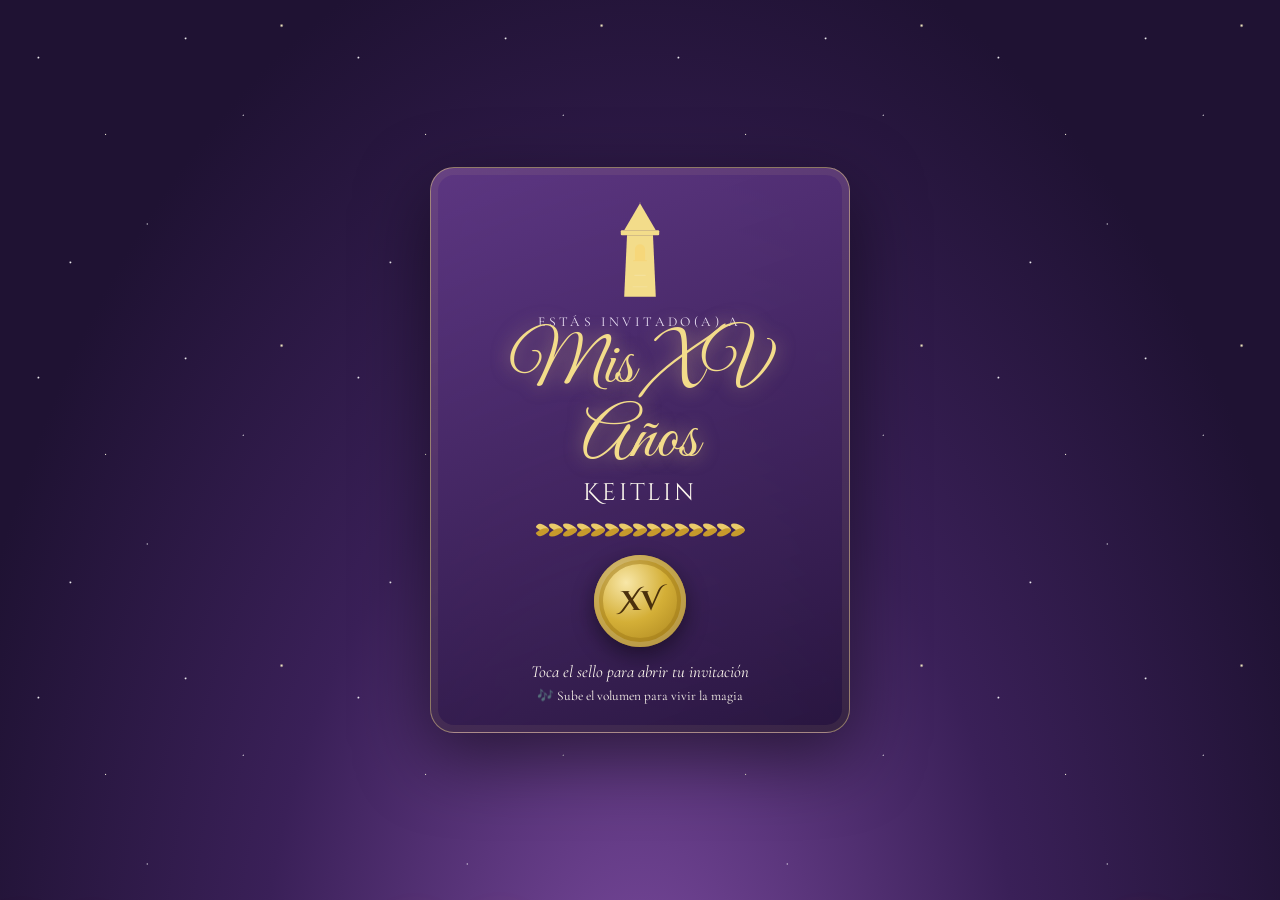
==== commit 5c324ffa: "fecha quitada" ====
--- a/index.html
+++ b/index.html
@@ -8,7 +8,7 @@
 
   <!-- Vista previa al compartir por WhatsApp / Facebook -->
   <meta property="og:title" content="Mis XV Años · Keitlin Agudelo García">
-  <meta property="og:description" content="Te invito a celebrar conmigo una noche mágica ✨ 19 de diciembre">
+  <meta property="og:description" content="Te invito a celebrar conmigo una noche mágica ✨">
   <meta property="og:image" content="https://invitacion-xv-six-eta.vercel.app/assets/img/portada-og.jpg">
   <meta property="og:type" content="website">
   <meta name="theme-color" content="#2a1740">
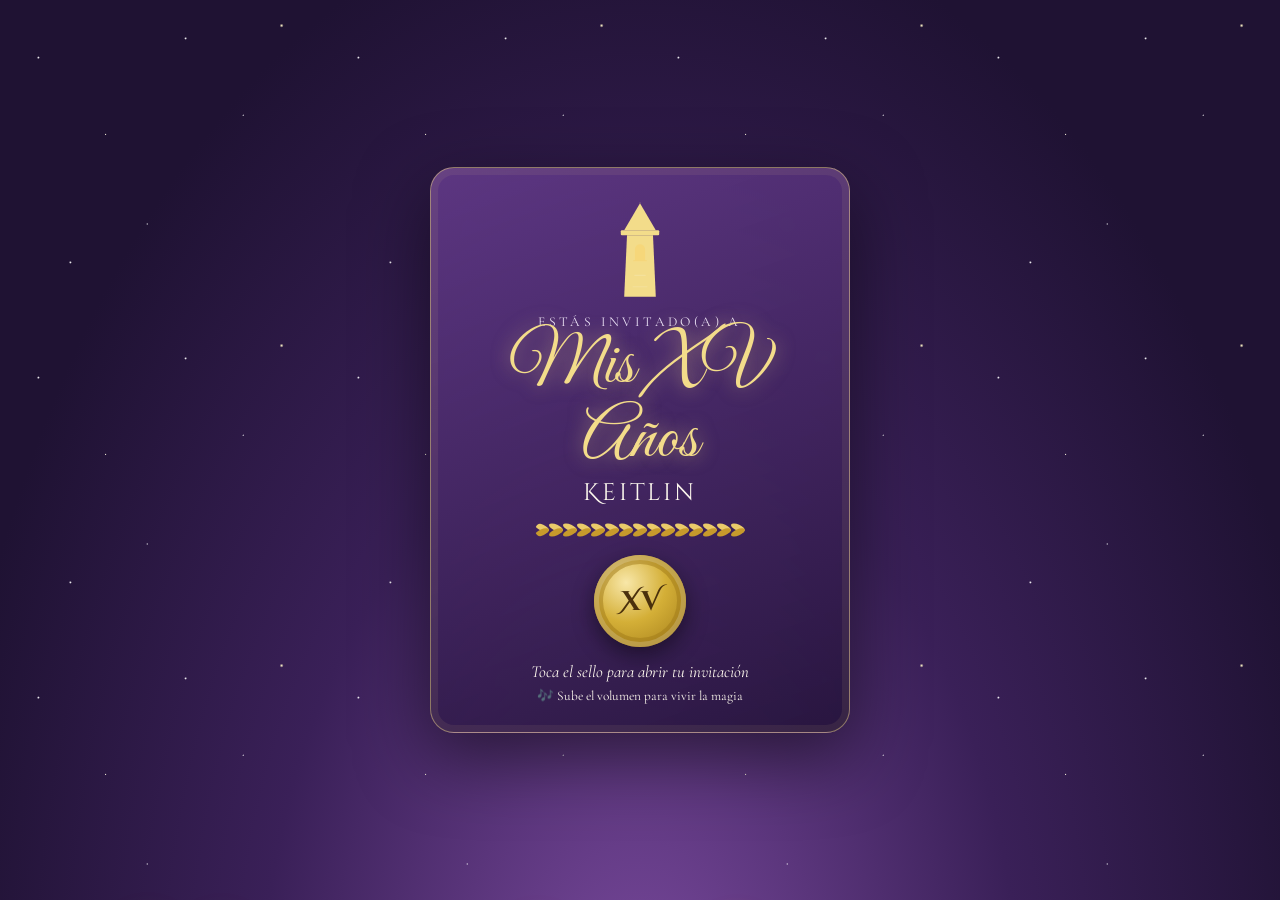
==== commit 3c31f0b0: "texto modificado" ====
--- a/index.html
+++ b/index.html
@@ -128,7 +128,7 @@
             <p class="nombres" data-config="madre">Katherine García</p>
             <svg class="trenza"><use href="#trenza"/></svg>
             <blockquote class="frase" data-config="frase">
-              “Como faroles que iluminan el cielo, cada persona que amo ha llenado mi vida de luz. Hoy quiero que brilles conmigo.”
+              “Tu presencia hará que esta noche sea un recuerdo inolvidable y convertirá este sueño en el día más importante de mi vida.”
             </blockquote>
           </div>
         </div>
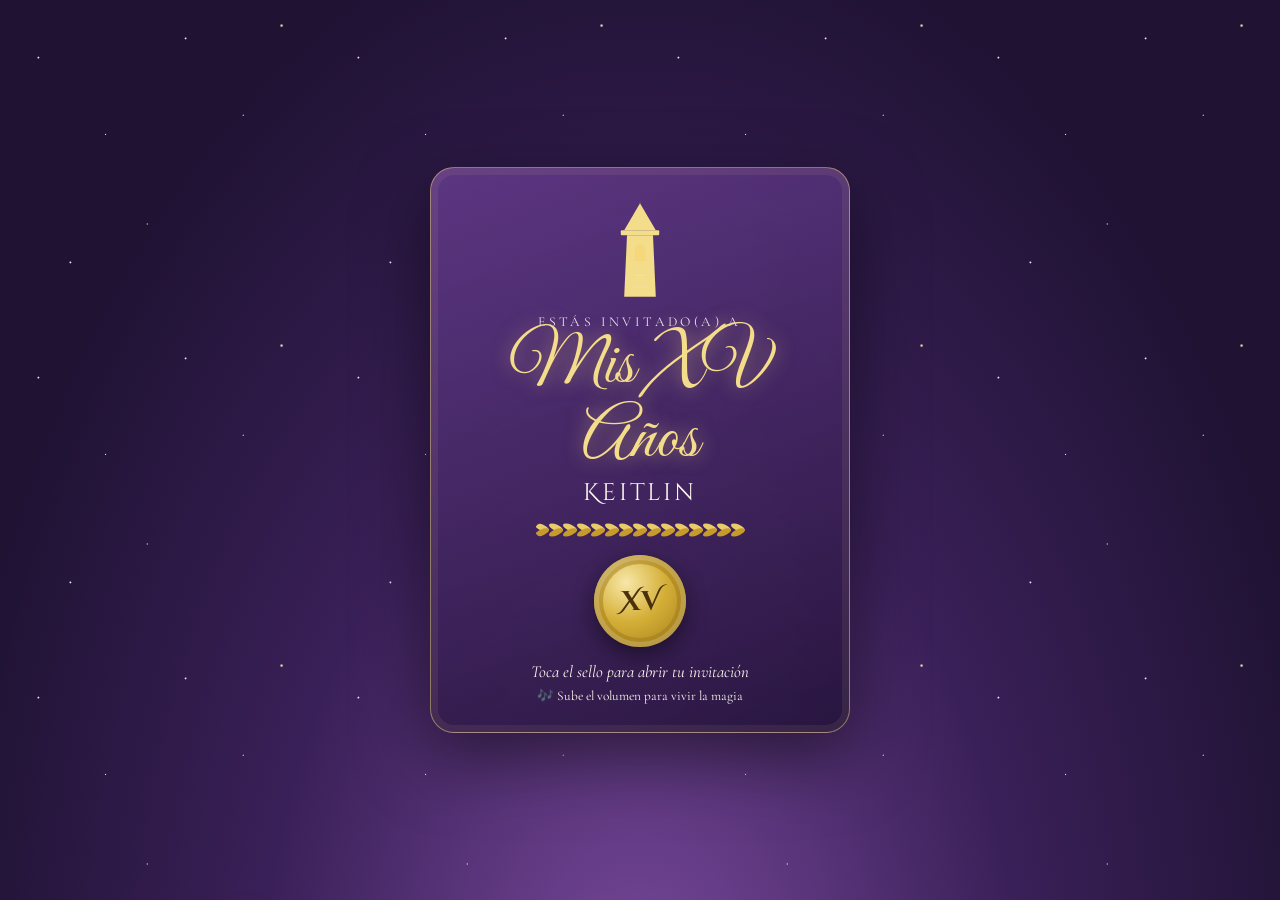
==== commit 8a7c72d3: "cupos act" ====
--- a/index.html
+++ b/index.html
@@ -177,11 +177,10 @@
             <p class="icono-grande">👗🤵</p>
             <h3 class="titulo-pag">Código de vestimenta</h3>
             <p class="lugar" data-config="vestimenta">Formal</p>
-            <p class="texto" data-config="notaVestimenta">El color lila está reservado para la quinceañera.</p>
             <svg class="trenza"><use href="#trenza"/></svg>
             <p class="icono-grande">💌</p>
             <h3 class="titulo-pag">Sugerencia de regalo</h3>
-            <p class="texto" data-config="regalo">Tu presencia es mi mejor regalo; si deseas obsequiarme algo, habrá lluvia de sobres.</p>
+            <p class="texto" data-config="regalo">Con mucho cariño recibiré el obsequio que desees darme, ya sea un obsequio o lluvia de sobres.</p>
           </div>
         </div>
       </article>
@@ -190,12 +189,11 @@
       <article class="hoja">
         <div class="cara frente">
           <div class="pagina">
-            <h3 class="titulo-pag">Tu pase</h3>
+            <h3 class="titulo-pag">Tu cupo</h3>
             <div class="pase">
               <p class="pase-top">Pase de entrada</p>
               <p class="pase-nombre" id="paseNombre">Invitado especial</p>
-              <div class="pase-num"><span id="paseCantidad">1</span><small id="paseTexto">pase</small></div>
-              <p class="pase-nota">Hemos reservado estos lugares en tu honor. Presenta este pase en la entrada.</p>
+              <div class="pase-num"><span id="paseCantidad">1</span><small id="paseTexto">cupo</small></div>
               <p class="pase-nota" data-config="notaPase"></p>
             </div>
           </div>
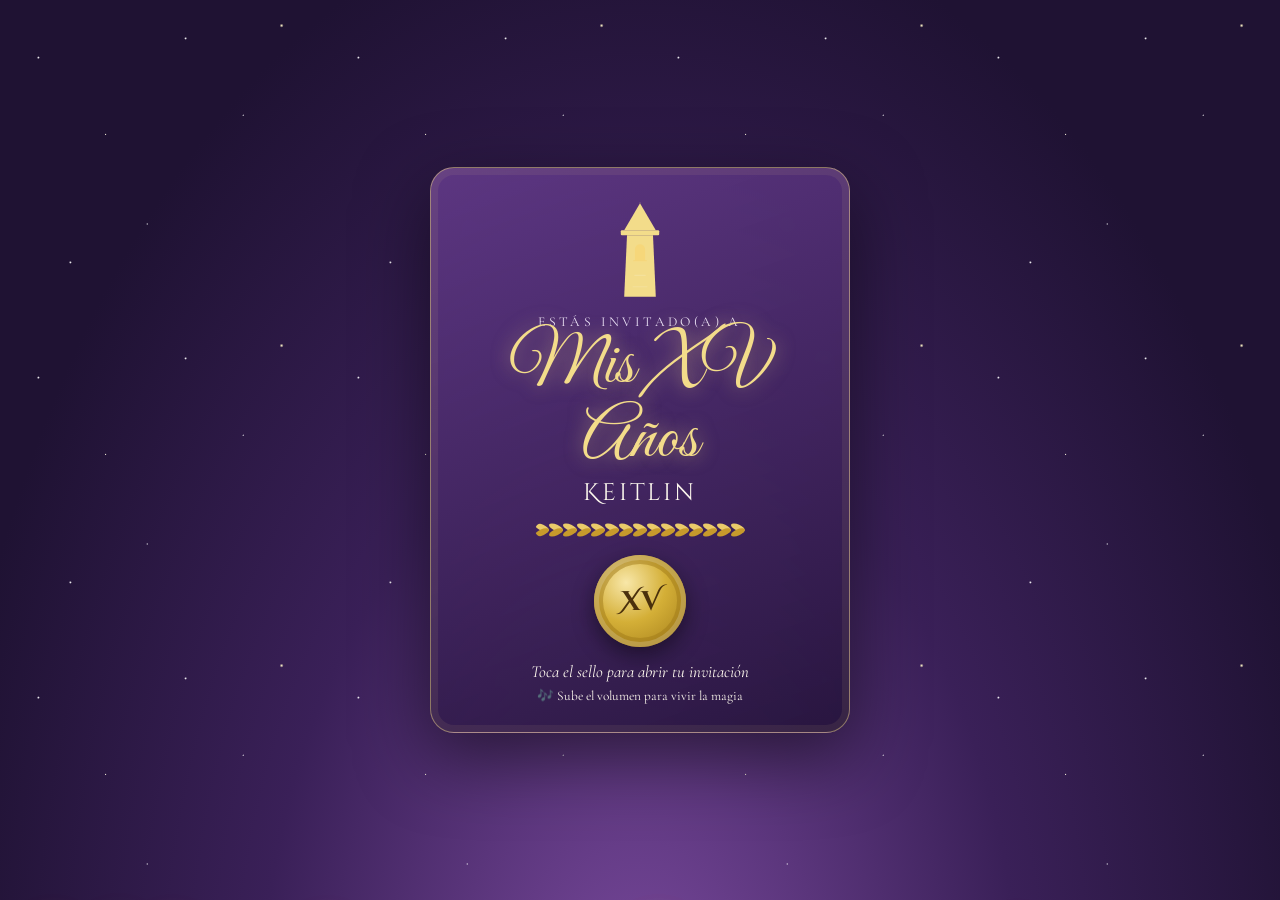
==== commit e9d88773: "sin limite" ====
--- a/index.html
+++ b/index.html
@@ -206,8 +206,7 @@
           <div class="pagina">
             <svg class="icono-farol"><use href="#farol"/></svg>
             <h3 class="titulo-pag">Confirma tu asistencia</h3>
-            <p class="texto">Tu presencia hará esta noche aún más especial. Por favor confirma antes del</p>
-            <p class="lugar" data-config="fechaLimite">12 de diciembre de 2026</p>
+            <p class="texto">Tu presencia hará esta noche aún más especial.
             <div class="botones columna">
               <a class="btn btn-verde" id="btnWhatsapp" target="_blank" rel="noopener">💬 Confirmar por WhatsApp</a>
             </div>
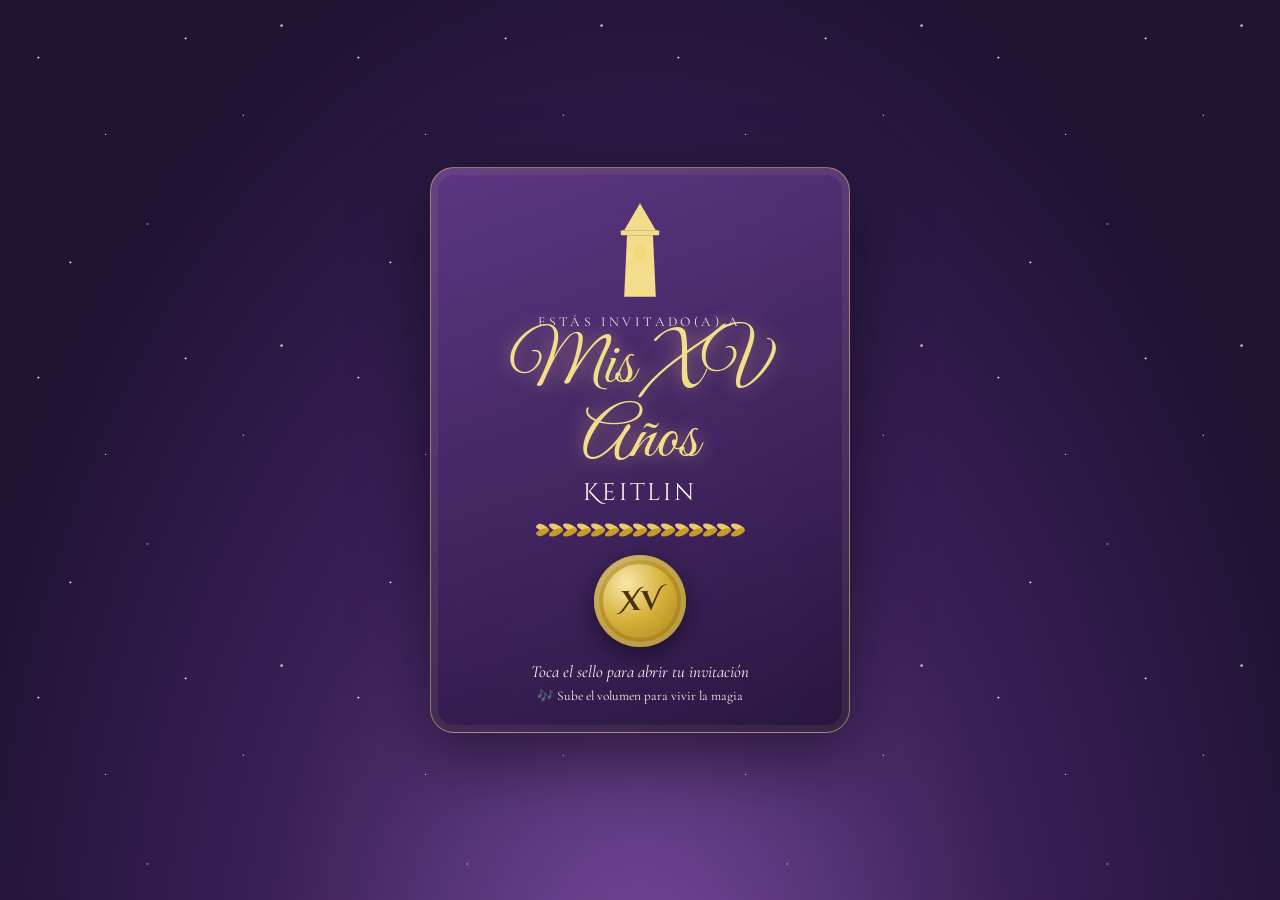
==== commit 003e5f4d: "obs a det" ====
--- a/index.html
+++ b/index.html
@@ -180,7 +180,7 @@
             <svg class="trenza"><use href="#trenza"/></svg>
             <p class="icono-grande">💌</p>
             <h3 class="titulo-pag">Sugerencia de regalo</h3>
-            <p class="texto" data-config="regalo">Con mucho cariño recibiré el obsequio que desees darme, ya sea un obsequio o lluvia de sobres.</p>
+            <p class="texto" data-config="regalo">Con mucho cariño recibiré el detalle que desees darme, ya sea un obsequio o lluvia de sobres.</p>
           </div>
         </div>
       </article>
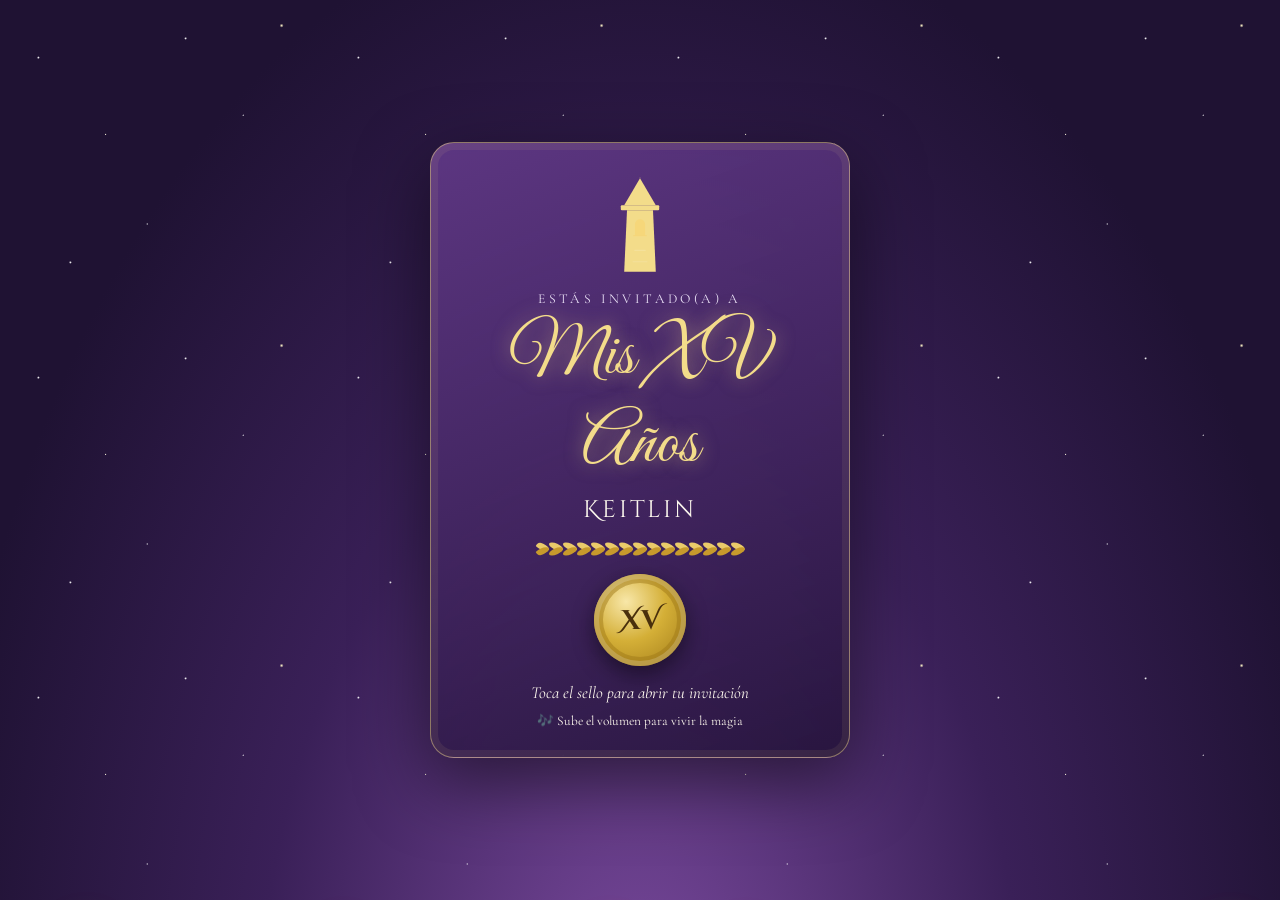
==== commit 5781965b: "Diseño responsivo, galería y ajustes" ====
--- a/index.html
+++ b/index.html
@@ -134,7 +134,18 @@
         </div>
       </article>
 
-      <!-- 3. CUENTA REGRESIVA -->
+      <!-- 3. GALERÍA DE FOTOS -->
+      <article class="hoja">
+        <div class="cara frente">
+          <div class="pagina">
+            <h3 class="titulo-pag">Momentos de mi historia</h3>
+            <div class="galeria" id="galeria"></div>
+            <p class="texto mini">Toca una foto para verla en grande</p>
+          </div>
+        </div>
+      </article>
+
+      <!-- 4. CUENTA REGRESIVA -->
       <article class="hoja">
         <div class="cara frente">
           <div class="pagina">
@@ -153,7 +164,7 @@
         </div>
       </article>
 
-      <!-- UBICACIÓN -->
+      <!-- 5. UBICACIÓN -->
       <article class="hoja">
         <div class="cara frente">
           <div class="pagina">
@@ -170,51 +181,22 @@
         </div>
       </article>
 
-      <!-- 8. VESTIMENTA Y REGALOS -->
+      <!-- 6. VESTIMENTA Y REGALOS -->
       <article class="hoja">
         <div class="cara frente">
           <div class="pagina">
             <p class="icono-grande">👗🤵</p>
             <h3 class="titulo-pag">Código de vestimenta</h3>
-            <p class="lugar" data-config="vestimenta">Formal</p>
-            <svg class="trenza"><use href="#trenza"/></svg>
-            <p class="icono-grande">💌</p>
-            <h3 class="titulo-pag">Sugerencia de regalo</h3>
-            <p class="texto" data-config="regalo">Con mucho cariño recibiré el detalle que desees darme, ya sea un obsequio o lluvia de sobres.</p>
-          </div>
-        </div>
-      </article>
-
-      <!-- 9. PASE -->
-      <article class="hoja">
-        <div class="cara frente">
-          <div class="pagina">
-            <h3 class="titulo-pag">Tu cupo</h3>
-            <div class="pase">
-              <p class="pase-top">Pase de entrada</p>
-              <p class="pase-nombre" id="paseNombre">Invitado especial</p>
-              <div class="pase-num"><span id="paseCantidad">1</span><small id="paseTexto">cupo</small></div>
-              <p class="pase-nota" data-config="notaPase"></p>
-            </div>
-          </div>
-        </div>
-      </article>
-
-      <!-- 10. CONFIRMACIÓN -->
-      <article class="hoja">
-        <div class="cara frente">
-          <div class="pagina">
-            <svg class="icono-farol"><use href="#farol"/></svg>
-            <h3 class="titulo-pag">Confirma tu asistencia</h3>
-            <p class="texto">Tu presencia hará esta noche aún más especial.
-            <div class="botones columna">
-              <a class="btn btn-verde" id="btnWhatsapp" target="_blank" rel="noopener">💬 Confirmar por WhatsApp</a>
-            </div>
-          </div>
-        </div>
-      </article>
-
-      <!-- 11. CONTRAPORTADA -->
+            <p class="lugar vestimenta" data-config="vestimenta">Formal</p>
+            <p class="texto nota-lila" data-config="notaVestimenta">El color lila está reservado para la quinceañera.</p>
+            <svg class="trenza"><use href="#trenza"/></svg>
+            <p class="icono-grande">🎁</p>
+            <h3 class="titulo-pag">Regalos</h3>
+          </div>
+        </div>
+      </article>
+
+      <!-- 7. CONTRAPORTADA -->
       <article class="hoja">
         <div class="cara frente portada">
           <div class="pagina">
@@ -242,7 +224,7 @@
 
     <nav class="controles" aria-label="Navegación del libro">
       <button id="btnAnterior" class="btn-nav" aria-label="Página anterior">‹</button>
-      <span id="indicador">1 / 15</span>
+      <span id="indicador">1 / 7</span>
       <button id="btnSiguiente" class="btn-nav" aria-label="Página siguiente">›</button>
     </nav>
   </main>
--- a/css/styles.css
+++ b/css/styles.css
@@ -496,4 +496,111 @@
 }
 .rep-play svg { width: 24px; height: 24px; grid-area: 1 / 1; }
 .rep-play .ico-pausa, body.musica-on .rep-play .ico-play { display: none; }
-body.musica-on .rep-play .ico-pausa { display: block; }+body.musica-on .rep-play .ico-pausa { display: block; }
+
+
+/* =========================================================
+   AJUSTES: DISEÑO RESPONSIVO, LETRAS MÁS SEPARADAS Y GALERÍA
+   (este bloque va al final para que tenga prioridad)
+   ========================================================= */
+
+/* ---------- Tamaño del libro según ancho Y alto de la pantalla ---------- */
+:root { --w: min(90vw, 420px, max(250px, calc((100vh - 140px) / 1.55))); }
+@supports (height: 100svh) {
+  :root { --w: min(90vw, 420px, max(250px, calc((100svh - 140px) / 1.55))); }
+}
+@media (min-width: 900px) {
+  :root { --w: min(42vw, 420px, max(260px, calc((100vh - 140px) / 1.55))); }
+  @supports (height: 100svh) {
+    :root { --w: min(42vw, 420px, max(260px, calc((100svh - 140px) / 1.55))); }
+  }
+}
+.escenario { gap: 14px; padding: 18px 10px 26px; }
+/* Las letras de las páginas crecen o se achican con el libro */
+.libro { container-type: inline-size; }
+
+.frente { padding: clamp(24px, 8cqi, 32px) clamp(16px, 6cqi, 26px) clamp(38px, 11cqi, 46px); }
+.deco-esq { width: clamp(50px, 18cqi, 74px); height: clamp(50px, 18cqi, 74px); }
+
+/* ---------- Tipografía con más aire (misma letra, menos apretada) ---------- */
+.pre { font-size: clamp(.7rem, 3cqi, .85rem); line-height: 1.6; letter-spacing: .24em; }
+.titulo-pag { font-size: clamp(1rem, 5cqi, 1.3rem); line-height: 1.4; margin: .55rem 0 .7rem; }
+.nombre-grande { font-size: clamp(2.5rem, 17cqi, 4.4rem); line-height: 1.3; margin: .15em 0 .05em; }
+.apellidos { font-size: clamp(.8rem, 3.8cqi, 1rem); line-height: 1.6; margin: .1rem 0 .5rem; }
+.xv { font-size: clamp(.95rem, 4.6cqi, 1.2rem); line-height: 1.6; }
+.fecha-corta { font-size: clamp(.9rem, 4.2cqi, 1.1rem); line-height: 1.6; }
+.hint { margin-top: 1.3rem; font-size: clamp(.8rem, 3.6cqi, .92rem); line-height: 1.55; }
+.texto { font-size: clamp(.95rem, 4.4cqi, 1.1rem); line-height: 1.65; }
+.texto.mini { font-size: clamp(.8rem, 3.6cqi, .9rem); margin-top: .7rem; }
+.nombres { font-size: clamp(1.5rem, 8cqi, 2.1rem); line-height: 1.45; margin: .25rem 0 .3rem; }
+.y { font-size: clamp(1.3rem, 6cqi, 1.6rem); line-height: 1.4; }
+.frase { font-size: clamp(.95rem, 4.4cqi, 1.12rem); line-height: 1.7; padding: 0 .5rem; }
+.lugar { font-size: clamp(.95rem, 4.6cqi, 1.1rem); line-height: 1.5; margin-bottom: .4rem; }
+.direccion { font-size: clamp(1.05rem, 5.4cqi, 1.35rem); line-height: 1.45; margin: .3rem 0; }
+.hora { font-size: clamp(1rem, 4.6cqi, 1.15rem); line-height: 1.5; margin-top: .5rem; }
+.icono-grande { font-size: clamp(1.7rem, 8cqi, 2.2rem); line-height: 1.3; margin-bottom: .2rem; }
+.icono-farol { width: clamp(30px, 10cqi, 40px); height: clamp(40px, 13.5cqi, 54px); }
+.portada .portada-torre { width: clamp(44px, 16cqi, 64px); height: clamp(74px, 27cqi, 108px); }
+.trenza { margin: 1rem auto; }
+.cuenta { gap: clamp(4px, 2cqi, 8px); margin: 1.1rem 0 .8rem; }
+.cuenta span { font-size: clamp(1.1rem, 6.5cqi, 1.7rem); line-height: 1.3; }
+.cuenta small { font-size: clamp(.6rem, 2.8cqi, .72rem); }
+.cuenta-msg { font-size: clamp(.95rem, 4.4cqi, 1.05rem); line-height: 1.6; }
+.btn { font-size: clamp(.9rem, 4.2cqi, 1.02rem); padding: .75em 1.3em; }
+.num-pag { font-size: clamp(.68rem, 3cqi, .78rem); }
+
+/* Bienvenida */
+.sobre { padding: clamp(24px, 6vw, 34px) clamp(18px, 5vw, 26px) clamp(22px, 5vw, 28px); }
+.sobre h1 { line-height: 1.25; margin: .2rem 0; }
+.sobre-nombre { line-height: 1.5; }
+.sobre-sub, .sobre-hint { line-height: 1.6; }
+@media (max-height: 640px) {
+  .sobre-torre { width: 44px; height: 72px; }
+  .sello { width: 76px; height: 76px; }
+}
+
+/* ---------- Código de vestimenta ---------- */
+.lugar.vestimenta { font-size: clamp(1.05rem, 5.2cqi, 1.3rem); letter-spacing: .2em; margin-bottom: .25rem; }
+.nota-lila { font-style: italic; color: var(--morado-2); margin-bottom: .3rem; }
+
+/* ---------- Galería de 3 fotos ---------- */
+.galeria {
+  display: grid;
+  grid-template-columns: 1.2fr 1fr;
+  grid-template-rows: 1fr 1fr;
+  gap: clamp(8px, 3cqi, 12px);
+  width: min(100%, calc((var(--h) - 170px) / 1.1));
+  aspect-ratio: 1 / 1.1;
+  margin: .3rem auto 0; padding: 6px;
+}
+.galeria .foto { aspect-ratio: auto; width: 100%; height: 100%; border-width: 4px; }
+.galeria .foto:first-child { grid-row: 1 / 3; transform: rotate(-2deg); }
+.galeria .foto:nth-child(2) { transform: rotate(2.5deg); }
+.galeria .foto:nth-child(3) { transform: rotate(-1.5deg); }
+.galeria .foto:hover { transform: rotate(0) scale(1.03); z-index: 2; }
+.hoja.activa .pagina > .galeria { animation-name: revelar; animation-duration: .6s; }
+
+/* ---------- Reproductor de la esquina en pantallas pequeñas ---------- */
+@media (max-width: 480px) {
+  .rep-esquina { width: 52px; height: 52px; top: -14px; right: -10px; }
+  .rep-esquina-anillo { width: 52px; height: 52px; }
+  .rep-esquina-vinilo { width: 40px; height: 40px; }
+}
+
+/* ---------- Pantallas bajitas (celular acostado) ---------- */
+@media (max-height: 520px) {
+  .escenario { justify-content: flex-start; padding-top: 22px; }
+}
+
+/* Bienvenida: si la pantalla es bajita se puede desplazar y nunca se corta el sello */
+.bienvenida { display: flex; overflow-y: auto; }
+.bienvenida .sobre { margin: auto; }
+@media (max-height: 520px) {
+  .sobre { padding: 16px 20px; }
+  .sobre-torre { display: none; }
+  .sobre h1 { font-size: 2.6rem; }
+  .sobre .trenza { margin: 8px auto 10px; }
+  .sello { width: 66px; height: 66px; }
+  .sello span { font-size: 1.3rem; }
+  .sobre-hint { margin-top: 8px; }
+}
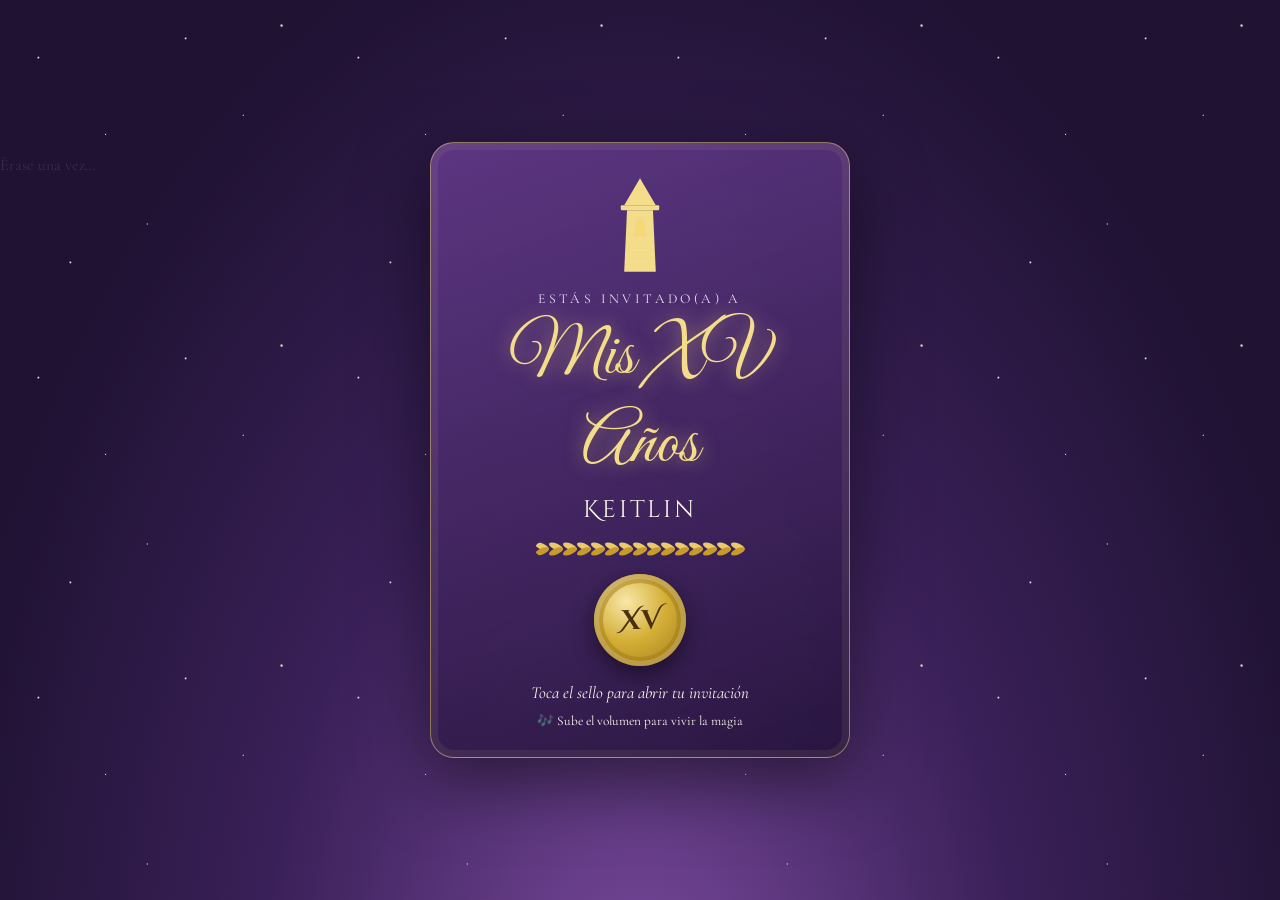
==== commit f0bd26c9: "transicion" ====
--- a/index.html
+++ b/index.html
@@ -240,6 +240,15 @@
     <button class="lb-btn lb-next" id="lbNext" aria-label="Siguiente">›</button>
   </div>
 
+  <!-- ============ TRANSICIÓN TIPO PELÍCULA (al tocar el sello) ============ -->
+  <div class="cine" id="cine" aria-hidden="true">
+    <canvas id="cineCanvas"></canvas>
+    <div class="cine-destello"></div>
+    <p class="cine-titulo">Érase una vez…</p>
+    <div class="cine-franja arriba"></div>
+    <div class="cine-franja abajo"></div>
+  </div>
+
   <script src="js/main.js"></script>
 </body>
 </html>
